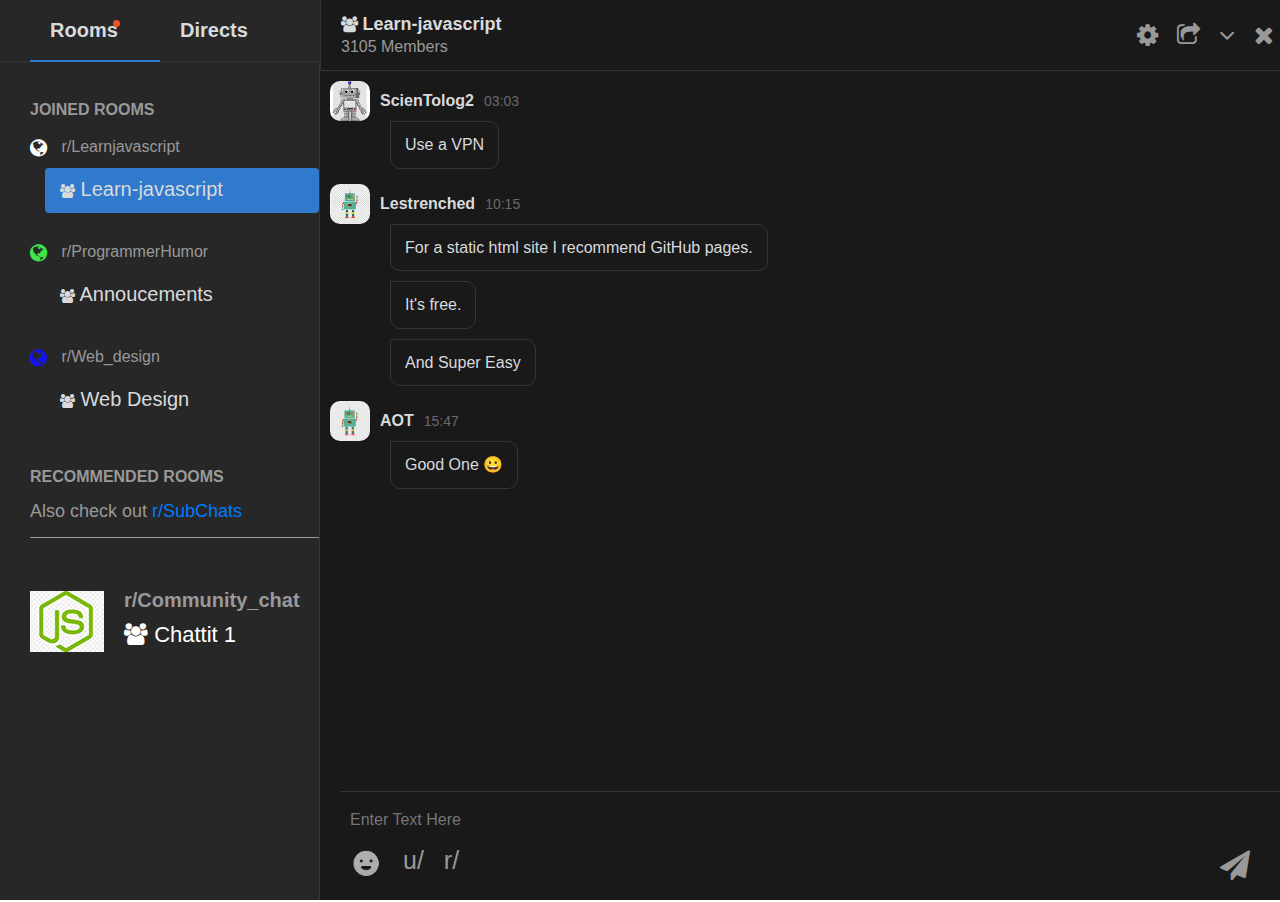
==== index.html @ 71dfbb71 "first commit" ====
<!DOCTYPE html>
<html lang="en">

  <head>
    <meta charset="utf-8">
    <meta http-equiv="X-UA-Compatible" content="IE=edge">
    <meta name="viewport" content="width=device-width, initial-scale=1">
    <meta name="viewport" content="width=device-width, user-scalable=no">
    <meta name="viewport" content="width=device-width, initial-scale=1, minimum-scale=1, maximum-scale=1">
    <title>Chat App</title>
    <link href="css/font-awesome.min.css" type="text/css" rel="stylesheet" />
    <link href="css/bootstrap.min.css" type="text/css" rel="stylesheet">
    <link href="css/style.css" type="text/css" rel="stylesheet" />
    <link href="css/mediaquery.css" type="text/css" rel="stylesheet" />
  </head>

  <body>
    <!-- chat app code starts -->
    <section class="chat-app-sec">
      <div class="container-fluid no-gutters">
        <div class="row no-gutters">
          <div class="col-lg-3">
            <ul class="nav nav-tabs" id="myTab" role="tablist">
              <li class="nav-item">
                <a class="nav-link active" id="rooms-tab" data-toggle="tab" href="#rooms" role="tab"
                  aria-controls="rooms" aria-selected="true">Rooms <span class="notification"></span></a>
              </li>
              <li class="nav-item">
                <a class="nav-link" id="directs-tab" data-toggle="tab" href="#directs" role="tab"
                  aria-controls="directs" aria-selected="false">Directs</a>
              </li>
            </ul>
            <div class="tab-content" id="myTabContent">
              <div class="tab-pane fade show active" id="rooms" role="tabpanel" aria-labelledby="rooms-tab">
                <h5>Joined Rooms</h5>
                <div class="chat-ppl">
                  <div class="chat-name">
                    <div class="grp-name">
                      <span class="icon">
                        <i class="fa fa-globe" aria-hidden="true"></i>
                      </span>
                      r/Learnjavascript
                    </div>
                    <div class="click-to-chat grp-active">
                      <a href="javascript:void(0);" class="javascript">
                        <span class="user-icon">
                          <i class="fa fa-users" aria-hidden="true"></i>
                        </span>
                        <small>Learn-javascript</small>
                      </a>
                    </div>
                  </div>
                  <div class="chat-name">
                    <div class="grp-name">
                      <span class="icon">
                        <i class="fa fa-globe green" aria-hidden="true"></i>
                      </span>
                      r/ProgrammerHumor
                    </div>
                    <div class="click-to-chat">
                      <a href="javascript:void(0);" class="announcement">
                        <span class="user-icon">
                          <i class="fa fa-users" aria-hidden="true"></i>
                        </span>
                        <small>Annoucements</small>
                      </a>
                    </div>
                  </div>
                  <div class="chat-name">
                    <div class="grp-name">
                      <span class="icon">
                        <i class="fa fa-globe blue" aria-hidden="true"></i>
                      </span>
                      r/Web_design
                    </div>
                    <div class="click-to-chat">
                      <a href="javascript:void(0);" class="web-design">
                        <span class="user-icon">
                          <i class="fa fa-users" aria-hidden="true"></i>
                        </span>
                        <small>Web Design</small>
                      </a>
                    </div>
                  </div>
                </div>
                <div class="recommended-rooms">
                  <h5>Recommended Rooms</h5>
                  <h6>Also check out <a href="javascript:void();">r/SubChats</a></h6>
                </div>
                <div class="recent-chat">
                  <div class="profile-icon">
                    <img src="images/js-logo.jpg" class="img-fluid">
                  </div>
                  <div class="profile-name">
                    <h4>r/Community_chat</h4>
                    <a href="javascript:void(0);" class="javascript">
                      <span class="user-icon">
                        <i class="fa fa-users" aria-hidden="true"></i>
                      </span>
                      Chattit 1
                    </a>
                  </div>
                </div>
              </div>
              <div class="tab-pane fade" id="directs" role="tabpanel" aria-labelledby="directs-tab">
                <h4>No chats available</h4>
              </div>
            </div>
          </div>
          <div class="col-lg-9">
            <div class="chat-box">
              <div class="chat-header">
                <div class="chat-info">
                  <div class="grp-name">
                    <a href="javascript:void(0);" class="javascript">
                      <span class="user-icon">
                        <i class="fa fa-users" aria-hidden="true"></i>
                      </span>
                      <small>Learn-javascript</small>
                    </a>
                    <div class="members">
                      3105 Members
                    </div>
                  </div>
                </div>
                <div class="settings">
                  <a href="javascript:void(0);" class="settings-btn">
                    <i class="fa fa-cog" aria-hidden="true"></i>
                  </a>
                  <a href="javascript:void(0);" class="share-btn">
                    <i class="fa fa-share-square-o" aria-hidden="true"></i>
                  </a>
                  <a href="javascript:void(0);" class="minimize-btn">
                    <i class="fa fa-angle-down" aria-hidden="true"></i>
                  </a>
                  <a href="javascript:void(0);" class="close-btn">
                    <i class="fa fa-times" aria-hidden="true"></i>
                  </a>
                </div>
              </div>
              <div class="chat-screen">
                <div class="recived-msg">
                  <div class="ppl-profile">
                    <img src="images/ppl1.jpg" class="img-fluid">
                    <div class="name">ScienTolog2</div>
                    <div class="time">03:03</div>
                  </div>
                  <div class="msgs">
                    <p>Use a VPN</p>
                  </div>
                </div>
                <div class="recived-msg">
                  <div class="ppl-profile">
                    <img src="images/ppl2.jpg" class="img-fluid">
                    <div class="name">Lestrenched</div>
                    <div class="time">10:15</div>
                  </div>
                  <div class="msgs">
                    <p>For a static html site I recommend GitHub pages.</p>
                  </div>
                  <div class="msgs">
                    <p>It's free.</p>
                  </div>
                  <div class="msgs">
                    <p>And Super Easy</p>
                  </div>
                </div>
                <div class="recived-msg">
                  <div class="ppl-profile">
                    <img src="images/ppl3.jpg" class="img-fluid">
                    <div class="name">AOT</div>
                    <div class="time">15:47</div>
                  </div>
                  <div class="msgs">
                    <p>Good One &#128512</p>
                  </div>
                </div>
              </div>
              <div class="chat-input">
                <input type="text" id="chat-message-val" placeholder="Enter Text Here">
                <div class="select-tool">
                  <div class="leftside-tool">
                    <div class="emoji">
                      <a href="javascript:void(0);">
                        <img src="images/emojies.png" alt="">
                      </a>
                    </div>
                    <div class="u">
                      <a href="javascript:void(0);">u/</a>
                    </div>
                    <div class="r">
                      <a href="javascript:void(0);">r/</a>
                    </div>
                  </div>
                  <div class="send" id="message-submit">
                    <a href="javascript:void(0)" class="send-arrow">
                      <i class="fa fa-paper-plane"></i>
                    </a>
                  </div>
                </div>
              </div>
            </div>
          </div>
        </div>
      </div>
    </section>
    <!-- chat app code ends -->
    <!-- include script starts -->
    <script src="js/jquery.min.js"></script>
    <script src="js/bootstrap.min.js"></script>
    <script src="js/custom.js"></script>
    <!-- include script ends -->
  </body>

</html>
---- css/style.css ----
/*reset css starts*/
html,
body,
div,
span,
object,
iframe,
h1,
h2,
h3,
h4,
h5,
h6,
p,
blockquote,
pre,
abbr,
address,
cite,
code,
del,
dfn,
em,
img,
ins,
kbd,
q,
samp,
small,
strong,
sub,
sup,
var,
b,
i,
dl,
dt,
dd,
ol,
ul,
li,
fieldset,
form,
label,
legend,
table,
caption,
tbody,
tfoot,
thead,
tr,
th,
td,
article,
aside,
canvas,
details,
figcaption,
figure,
footer,
header,
hgroup,
menu,
nav,
section,
summary,
time,
mark,
audio,
video {
    margin: 0;
    padding: 0;
    border: 0;
    outline: 0;
    font-size: 100%;
    vertical-align: baseline;
    background: transparent;
}

body {
    line-height: 1;
}

article,
aside,
details,
figcaption,
figure,
footer,
header,
hgroup,
menu,
nav,
section {
    display: block;
}

nav ul {
    list-style: none;
}

blockquote,
q {
    quotes: none;
}

blockquote:before,
blockquote:after,
q:before,
q:after {
    content: "";
    content: none;
}

a {
    margin: 0;
    padding: 0;
    font-size: 100%;
    vertical-align: baseline;
    background: transparent;
}

ins {
    background-color: #ff9;
    color: #000;
    text-decoration: none;
}

mark {
    background-color: #ff9;
    color: #000;
    font-style: italic;
    font-weight: bold;
}

del {
    text-decoration: line-through;
}

abbr[title],
dfn[title] {
    border-bottom: 1px dotted;
    cursor: help;
}

table {
    border-collapse: collapse;
    border-spacing: 0;
}

hr {
    display: block;
    height: 1px;
    border: 0;
    border-top: 1px solid #cccccc;
    margin: 1em 0;
    padding: 0;
}

input,
select {
    vertical-align: middle;
}

a:hover {
    text-decoration: none;
}

/*reset css ends*/

/*chat app css starts*/
.chat-app-sec {
    background: #19191a;
    width: 100%;
    height: 100vh;
}
.chat-app-sec .container-fluid {
    padding: 0;
}

.nav-tabs .nav-link {
    border: 0;
    border-top-left-radius: 0;
    border-top-right-radius: 0;
    color: #d8dadc;
    font-size: 20px;
    font-weight: 600;
    border-bottom: 2px solid transparent;
}

.nav-tabs .nav-link.active {
    color: #d8dadc;
    background-color: transparent;
    border-color: transparent;
    position: relative;
    z-index: 1;
    border-bottom: 2px solid #3179cc;
}

/* .nav-tabs .nav-link.active::after {
    content: "";
    bottom: -10px;
    position: absolute;
    z-index: 2;
    display: block;
    width: 100%;
    height: 2px;
    background: #1b6dbf;
}

.nav-tabs .nav-link.active::before {
    content: "";
    display: block;
    width: 8px;
    height: 8px;
    border-radius: 50%;
    position: absolute;
    right: -20px;
    top: 50%;
    background: #f12134;
    transform: translateY(-50%);
} */

.nav-tabs {
    border-color: #343536;
    padding: 0 30px;
    background: #272728;
}
.nav-tabs .nav-item {
    flex: 1;
}
.nav-link {
    padding: 0;
}

.nav-item .nav-link {
    padding: 20px;
    position: relative;
}
.nav-item .nav-link .notification {
    background: #ec5428;
    height: 7px;
    width: 7px;
    border-radius: 50%;
    position: absolute;
    right: 40px;
    top: 20px;
}
.nav-item:first-child {
    padding-left: 0;
}

.nav-item:last-child {
    padding-right: 0;
}

.tab-content {
    padding: 30px 0 30px 30px;
    border-right: 1px solid #343536;
    background: #272728;
    height: calc(100vh - 62px);
    overflow-y: scroll;
}

h5 {
    font-size: 16px;
    line-height: 36px;
    color: #999;
    font-weight: 700;
    text-transform: uppercase;
}

.chat-name {
    padding: 10px 0;
}

.icon i {
    color: #fff;
    font-size: 20px;
    display: inline-block;
    vertical-align: middle;
    padding-right: 10px;
}

.grp-name {
    color: #999;
    font-size: 16px;
    line-height: 1;
}

.click-to-chat {
    padding: 5px 15px;
    margin: 10px 0 10px 15px;
    line-height: 2.2;
    cursor: pointer;
}
.click-to-chat i {
    font-size: 14px;
}
.click-to-chat a {
    color: #d8dadc;
    font-size: 20px;
    line-height: 22px;
}

.click-to-chat.grp-active {
    background: #3179cc;
    border-radius: 4px;
}
.click-to-chat:hover,
.click-to-chat:active {
    transition: 0.4s all ease;
    background: #3179cc;
}

.icon .green {
    color: #3ce849;
}

.icon .blue {
    color: #1511ef;
}

.recommended-rooms {
    margin-top: 15px;
    border-bottom: 1px solid #999;
    padding-bottom: 10px;
}

h6 {
    font-size: 18px;
    line-height: 22px;
    color: #999;
    padding: 5px 0;
}

.recent-chat {
    margin-top: 50px;
    display: flex;
    align-items: center;
}

.profile-name {
    margin-left: 20px;
}

h4 {
    font-size: 20px;
    line-height: 24px;
    font-weight: 700;
    color: #999;
}

.profile-name a {
    font-size: 22px;
    display: block;
    padding: 10px 0;
    color: #fff;
    line-height: 26px;
}

::-webkit-scrollbar {
    width: 10px;
}

::-webkit-scrollbar-track {
    background-color: transparent;
    -webkit-border-radius: 10px;
    border-radius: 10px;
    border: 1px solid #6d6d6d;
    border-top: 0;
    border-bottom: 0;
}

::-webkit-scrollbar-thumb {
    -webkit-border-radius: 10px;
    border-radius: 10px;
    background: #6d6d6d;
}

.chat-info {
    padding: 15px 20px;
}

.grp-name a {
    color: #d8dadc;
}

.members {
    font-size: 16px;
    color: #999;
    line-height: 16px;
    padding-top: 6px;
}

.chat-header {
    display: flex;
    justify-content: space-between;
    border-bottom: 1px solid #343536;
    border-left: 1px solid #343536;
    align-items: center;
}
.chat-header .grp-name a small {
    font-size: 18px;
    font-weight: 600;
}
.settings a {
    font-size: 25px;
    line-height: 25px;
    color: #999;
    font-weight: 700;
    padding: 0 6px;
}

.ppl-profile img {
    border-radius: 10px;
    width: 40px;
    height: 40px;
    object-fit: cover;
}

.chat-screen {
    padding: 10px;
}

.ppl-profile {
    display: flex;
    align-items: center;
}

.name {
    font-size: 16px;
    line-height: 20px;
    padding: 0 10px;
    color: #d8dadc;
    font-weight: 600;
}

.time {
    font-size: 14px;
    line-height: 20px;
    color: #68696a;
    font-weight: 500;
}

.msgs {
    display: block;
    margin-left: 60px;
    margin-bottom: 10px;
}

.msgs p {
    font-size: 16px;
    color: #d8dadc;
    padding: 10px 14px;
    border: 1px solid #343536;
    display: inline-block;
    border-radius: 0px 10px 10px 10px;
    line-height: 1.6;
}

.recived-msg {
    margin-bottom: 15px;
    max-width: 60%;
}
.recived-msg.sent-message {
    max-width: 60%;
    margin-left: auto;
    text-align: right;
}
.recived-msg.sent-message .ppl-profile {
    justify-content: flex-start;
    flex-direction: row-reverse;
}
.recived-msg.sent-message .msgs {
    margin-right: 60px;
}
.chat-screen {
    padding: 10px;
    overflow-y: scroll;
    height: calc(100vh - 180px);
}
.chat-input {
    padding-bottom: 20px;
    padding-left: 20px;
}
.chat-input input {
    background: transparent;
    padding: 15px 10px;
    border: 0;
    border-top: 1px solid #343536;
    width: 100%;
    display: block;
    font-size: 16px;
    color: #d8dadc;
    line-height: 1.6;
}

.chat-input input::-webkit-input-placeholder {
    color: #757575;
}

.chat-input input:-ms-input-placeholder {
    color: #757575;
}

.chat-input input::placeholder {
    color: #757575;
}

input:focus {
    outline: none;
}

.leftside-tool a {
    color: #999;
    font-size: 25px;
    line-height: 25px;
    padding: 10px;
}
.leftside-tool a img {
    width: 33px;
}
.leftside-tool {
    display: flex;
}

.send-arrow {
    display: block;
}
.send-arrow i {
    color: #999;
    font-size: 30px;
    padding-right: 30px;
}
.select-tool {
    display: flex;
    justify-content: space-between;
    align-items: center;
}
.select-tool .send {
    padding-left: 20px;
}
/*chat app css ends*/
---- css/mediaquery.css ----

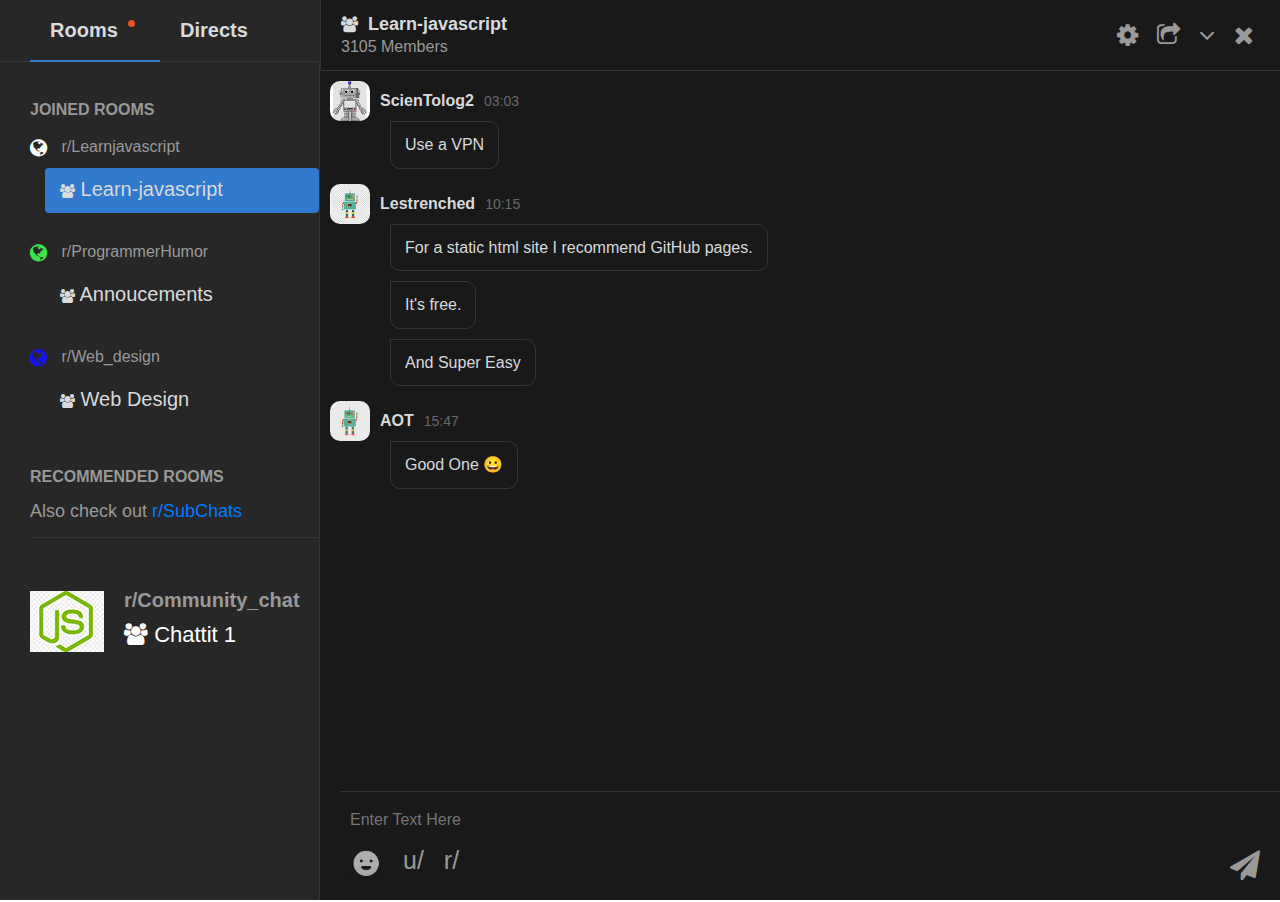
==== commit 5c37977a: "changes done and flag set" ====
--- a/index.html
+++ b/index.html
@@ -19,7 +19,7 @@
     <section class="chat-app-sec">
       <div class="container-fluid no-gutters">
         <div class="row no-gutters">
-          <div class="col-lg-3">
+          <div class="col-lg-3 col-md-5" id="chat-listing">
             <ul class="nav nav-tabs" id="myTab" role="tablist">
               <li class="nav-item">
                 <a class="nav-link active" id="rooms-tab" data-toggle="tab" href="#rooms" role="tab"
@@ -102,12 +102,94 @@
                   </div>
                 </div>
               </div>
-              <div class="tab-pane fade" id="directs" role="tabpanel" aria-labelledby="directs-tab">
-                <h4>No chats available</h4>
+              <div class="tab-pane individual-tab fade" id="directs" role="tabpanel" aria-labelledby="directs-tab">
+                <div class="individual-listing">
+                  <div class="listing-items active">
+                    <div class="items-icon">
+                      <img src="images/harveyspecter.png" alt="">
+                    </div>
+                    <div class="items-content">
+                      <h4>Harvey Specter</h4>
+                      <p>You just got LITT up, Mike.</p>
+                    </div>
+                  </div>
+                  <div class="listing-items">
+                    <div class="items-icon">
+                      <img src="images/jessicapearson.png" alt="">
+                    </div>
+                    <div class="items-content">
+                      <h4>Rachel Zane</h4>
+                      <p>Wrong. You take the gun, or you pu adipisicing elit</p>
+                    </div>
+                  </div>
+                  <div class="listing-items">
+                    <div class="items-icon">
+                      <img src="images/louislitt.png" alt="">
+                    </div>
+                    <div class="items-content">
+                      <h4>Louis Litt</h4>
+                      <p>I was thinking that we could have consectetur adipisicing elit</p>
+                    </div>
+                  </div>
+                  <div class="listing-items">
+                    <div class="items-icon">
+                      <img src="images/harveyspecter.png" alt="">
+                    </div>
+                    <div class="items-content">
+                      <h4>Harvey Specter</h4>
+                      <p>You just got LITT up, Mike.</p>
+                    </div>
+                  </div>
+                  <div class="listing-items">
+                    <div class="items-icon">
+                      <img src="images/jessicapearson.png" alt="">
+                    </div>
+                    <div class="items-content">
+                      <h4>Rachel Zane</h4>
+                      <p>Wrong. You take the gun, or you pu adipisicing elit</p>
+                    </div>
+                  </div>
+                  <div class="listing-items">
+                    <div class="items-icon">
+                      <img src="images/louislitt.png" alt="">
+                    </div>
+                    <div class="items-content">
+                      <h4>Louis Litt</h4>
+                      <p>I was thinking that we could have consectetur adipisicing elit</p>
+                    </div>
+                  </div>
+                  <div class="listing-items">
+                    <div class="items-icon">
+                      <img src="images/harveyspecter.png" alt="">
+                    </div>
+                    <div class="items-content">
+                      <h4>Harvey Specter</h4>
+                      <p>You just got LITT up, Mike.</p>
+                    </div>
+                  </div>
+                  <div class="listing-items">
+                    <div class="items-icon">
+                      <img src="images/jessicapearson.png" alt="">
+                    </div>
+                    <div class="items-content">
+                      <h4>Rachel Zane</h4>
+                      <p>Wrong. You take the gun, or you pu adipisicing elit</p>
+                    </div>
+                  </div>
+                  <div class="listing-items">
+                    <div class="items-icon">
+                      <img src="images/louislitt.png" alt="">
+                    </div>
+                    <div class="items-content">
+                      <h4>Louis Litt</h4>
+                      <p>I was thinking that we could have consectetur adipisicing elit</p>
+                    </div>
+                  </div>
+                </div>
               </div>
             </div>
           </div>
-          <div class="col-lg-9">
+          <div class="col-lg-9 col-md-7 chat-screen-panel" id="group-chat-screen">
             <div class="chat-box">
               <div class="chat-header">
                 <div class="chat-info">
@@ -138,7 +220,7 @@
                   </a>
                 </div>
               </div>
-              <div class="chat-screen">
+              <div class="chat-screen group-chat-screen">
                 <div class="recived-msg">
                   <div class="ppl-profile">
                     <img src="images/ppl1.jpg" class="img-fluid">
@@ -177,7 +259,7 @@
                 </div>
               </div>
               <div class="chat-input">
-                <input type="text" id="chat-message-val" placeholder="Enter Text Here">
+                <input type="text" class="group-chat-message-val" placeholder="Enter Text Here">
                 <div class="select-tool">
                   <div class="leftside-tool">
                     <div class="emoji">
@@ -192,7 +274,98 @@
                       <a href="javascript:void(0);">r/</a>
                     </div>
                   </div>
-                  <div class="send" id="message-submit">
+                  <div class="send message-submit" data-flag="group">
+                    <a href="javascript:void(0)" class="send-arrow">
+                      <i class="fa fa-paper-plane"></i>
+                    </a>
+                  </div>
+                </div>
+              </div>
+            </div>
+          </div>
+          <div class="col-lg-9 col-md-7 chat-screen-panel" id="individual-chat-screen">
+            <div class="chat-box">
+              <div class="chat-header">
+                <div class="chat-info">
+                  <div class="grp-name">
+                    <a href="javascript:void(0);" class="javascript">
+                      <span class="user-icon-pic">
+                        <img src="images/harveyspecter.png" alt="">
+                      </span>
+                      <small>Harvey Specter</small>
+                    </a>
+                  </div>
+                </div>
+                <div class="settings">
+                  <a href="javascript:void(0);" class="settings-btn">
+                    <i class="fa fa-cog" aria-hidden="true"></i>
+                  </a>
+                  <a href="javascript:void(0);" class="share-btn">
+                    <i class="fa fa-share-square-o" aria-hidden="true"></i>
+                  </a>
+                  <a href="javascript:void(0);" class="minimize-btn">
+                    <i class="fa fa-angle-down" aria-hidden="true"></i>
+                  </a>
+                  <a href="javascript:void(0);" class="close-btn">
+                    <i class="fa fa-times" aria-hidden="true"></i>
+                  </a>
+                </div>
+              </div>
+              <div class="chat-screen ind-chat-screen">
+                <div class="recived-msg">
+                  <div class="ppl-profile">
+                    <img src="images/ppl1.jpg" class="img-fluid">
+                    <div class="name">ScienTolog2</div>
+                    <div class="time">03:03</div>
+                  </div>
+                  <div class="msgs">
+                    <p>Use a VPN</p>
+                  </div>
+                </div>
+                <div class="recived-msg">
+                  <div class="ppl-profile">
+                    <img src="images/ppl2.jpg" class="img-fluid">
+                    <div class="name">Lestrenched</div>
+                    <div class="time">10:15</div>
+                  </div>
+                  <div class="msgs">
+                    <p>For a static html site I recommend GitHub pages.</p>
+                  </div>
+                  <div class="msgs">
+                    <p>It's free.</p>
+                  </div>
+                  <div class="msgs">
+                    <p>And Super Easy</p>
+                  </div>
+                </div>
+                <div class="recived-msg">
+                  <div class="ppl-profile">
+                    <img src="images/ppl3.jpg" class="img-fluid">
+                    <div class="name">AOT</div>
+                    <div class="time">15:47</div>
+                  </div>
+                  <div class="msgs">
+                    <p>Good One &#128512</p>
+                  </div>
+                </div>
+              </div>
+              <div class="chat-input">
+                <input type="text" class="ind-chat-message-val" placeholder="Enter Text Here">
+                <div class="select-tool">
+                  <div class="leftside-tool">
+                    <div class="emoji">
+                      <a href="javascript:void(0);">
+                        <img src="images/emojies.png" alt="">
+                      </a>
+                    </div>
+                    <div class="u">
+                      <a href="javascript:void(0);">u/</a>
+                    </div>
+                    <div class="r">
+                      <a href="javascript:void(0);">r/</a>
+                    </div>
+                  </div>
+                  <div class="send message-submit" data-flag="ind">
                     <a href="javascript:void(0)" class="send-arrow">
                       <i class="fa fa-paper-plane"></i>
                     </a>
--- a/css/style.css
+++ b/css/style.css
@@ -236,15 +236,14 @@
 .nav-item .nav-link {
     padding: 20px;
     position: relative;
+    display: flex;
 }
 .nav-item .nav-link .notification {
     background: #ec5428;
     height: 7px;
     width: 7px;
     border-radius: 50%;
-    position: absolute;
-    right: 40px;
-    top: 20px;
+    margin-left: 10px;
 }
 .nav-item:first-child {
     padding-left: 0;
@@ -255,13 +254,15 @@
 }
 
 .tab-content {
-    padding: 30px 0 30px 30px;
+    padding: 0;
     border-right: 1px solid #343536;
     background: #272728;
     height: calc(100vh - 62px);
     overflow-y: scroll;
 }
-
+.tab-content .tab-pane {
+    padding: 30px 0 30px 30px;
+}
 h5 {
     font-size: 16px;
     line-height: 36px;
@@ -287,7 +288,26 @@
     font-size: 16px;
     line-height: 1;
 }
-
+.grp-name a {
+    display: flex;
+    align-items: center;
+}
+.grp-name a .user-icon i {
+    margin-right: 10px;
+}
+.grp-name .user-icon-pic {
+    width: 40px;
+    height: 40px;
+    border: 1px solid #343536;
+    border-radius: 4px;
+    overflow: hidden;
+    display: block;
+    margin-right: 10px;
+}
+.grp-name .user-icon-pic img {
+    width: 100%;
+    height: 100%;
+}
 .click-to-chat {
     padding: 5px 15px;
     margin: 10px 0 10px 15px;
@@ -323,7 +343,7 @@
 
 .recommended-rooms {
     margin-top: 15px;
-    border-bottom: 1px solid #999;
+    border-bottom: 1px solid #343536;
     padding-bottom: 10px;
 }
 
@@ -411,7 +431,9 @@
     font-weight: 700;
     padding: 0 6px;
 }
-
+.settings {
+    margin-right: 20px;
+}
 .ppl-profile img {
     border-radius: 10px;
     width: 40px;
@@ -474,6 +496,7 @@
 }
 .recived-msg.sent-message .msgs {
     margin-right: 60px;
+    margin-left: 0;
 }
 .chat-screen {
     padding: 10px;
@@ -531,7 +554,6 @@
 .send-arrow i {
     color: #999;
     font-size: 30px;
-    padding-right: 30px;
 }
 .select-tool {
     display: flex;
@@ -540,5 +562,114 @@
 }
 .select-tool .send {
     padding-left: 20px;
+    padding-right: 20px;
+}
+.individual-listing .listing-items {
+    padding: 16px 14px;
+    border-bottom: 1px solid #343536;
+    display: flex;
+    cursor: pointer;
+}
+.individual-listing .listing-items.active {
+    background: #19191a;
+}
+.individual-listing .listing-items:last-child {
+    border-bottom: 0;
+}
+.individual-listing .listing-items .items-icon {
+    width: 50px;
+    height: 50px;
+    border: 1px solid #343536;
+    border-radius: 4px;
+    overflow: hidden;
+}
+.individual-listing .listing-items .items-icon img {
+    height: 100%;
+    width: 100%;
+}
+.individual-listing .listing-items .items-content {
+    width: calc(100% - 50px);
+    padding-left: 20px;
+}
+.individual-listing .listing-items h4 {
+    font-size: 18px;
+}
+.individual-listing .listing-items p {
+    font-size: 14px;
+    margin-top: 6px;
+    color: #d8dadc;
+    white-space: nowrap;
+    overflow: hidden;
+    text-overflow: ellipsis;
+    line-height: 1.4;
+}
+.tab-content .tab-pane.individual-tab {
+    padding: 0;
+}
+.chat-screen-panel {
+    display: none;
+}
+#group-chat-screen {
+    display: block;
 }
 /*chat app css ends*/
+/* responsive code */
+@media screen and (max-width: 767px) {
+    .chat-screen-panel {
+        display: none;
+        position: fixed;
+        top: 0;
+        left: 0;
+        width: 100%;
+        z-index: 9;
+        background: #19191a;
+        height: 100%;
+    }
+    .tab-content {
+        height: auto;
+        overflow-y: auto;
+    }
+    .nav-tabs {
+        padding: 0;
+    }
+    .tab-content .tab-pane {
+        padding: 10px 20px 30px 20px;
+    }
+    .nav-item .nav-link {
+        padding: 16px;
+    }
+    .click-to-chat a {
+        font-size: 18px;
+    }
+    .chat-input {
+        padding-bottom: 10px;
+        padding-left: 0;
+        position: absolute;
+        bottom: 0;
+        width: 100%;
+    }
+    .leftside-tool a {
+        padding: 0px 10px;
+    }
+    #chat-listing {
+        height: 100%;
+        position: absolute;
+        top: 0;
+        background: #272728;
+    }
+    .msgs p {
+        font-size: 14px;
+    }
+    .recived-msg {
+        max-width: 80%;
+    }
+    .recived-msg.sent-message {
+        max-width: 80%;
+    }
+    .send-arrow i {
+        font-size: 24px;
+    }
+    .settings a {
+        font-size: 18px;
+    }
+}
